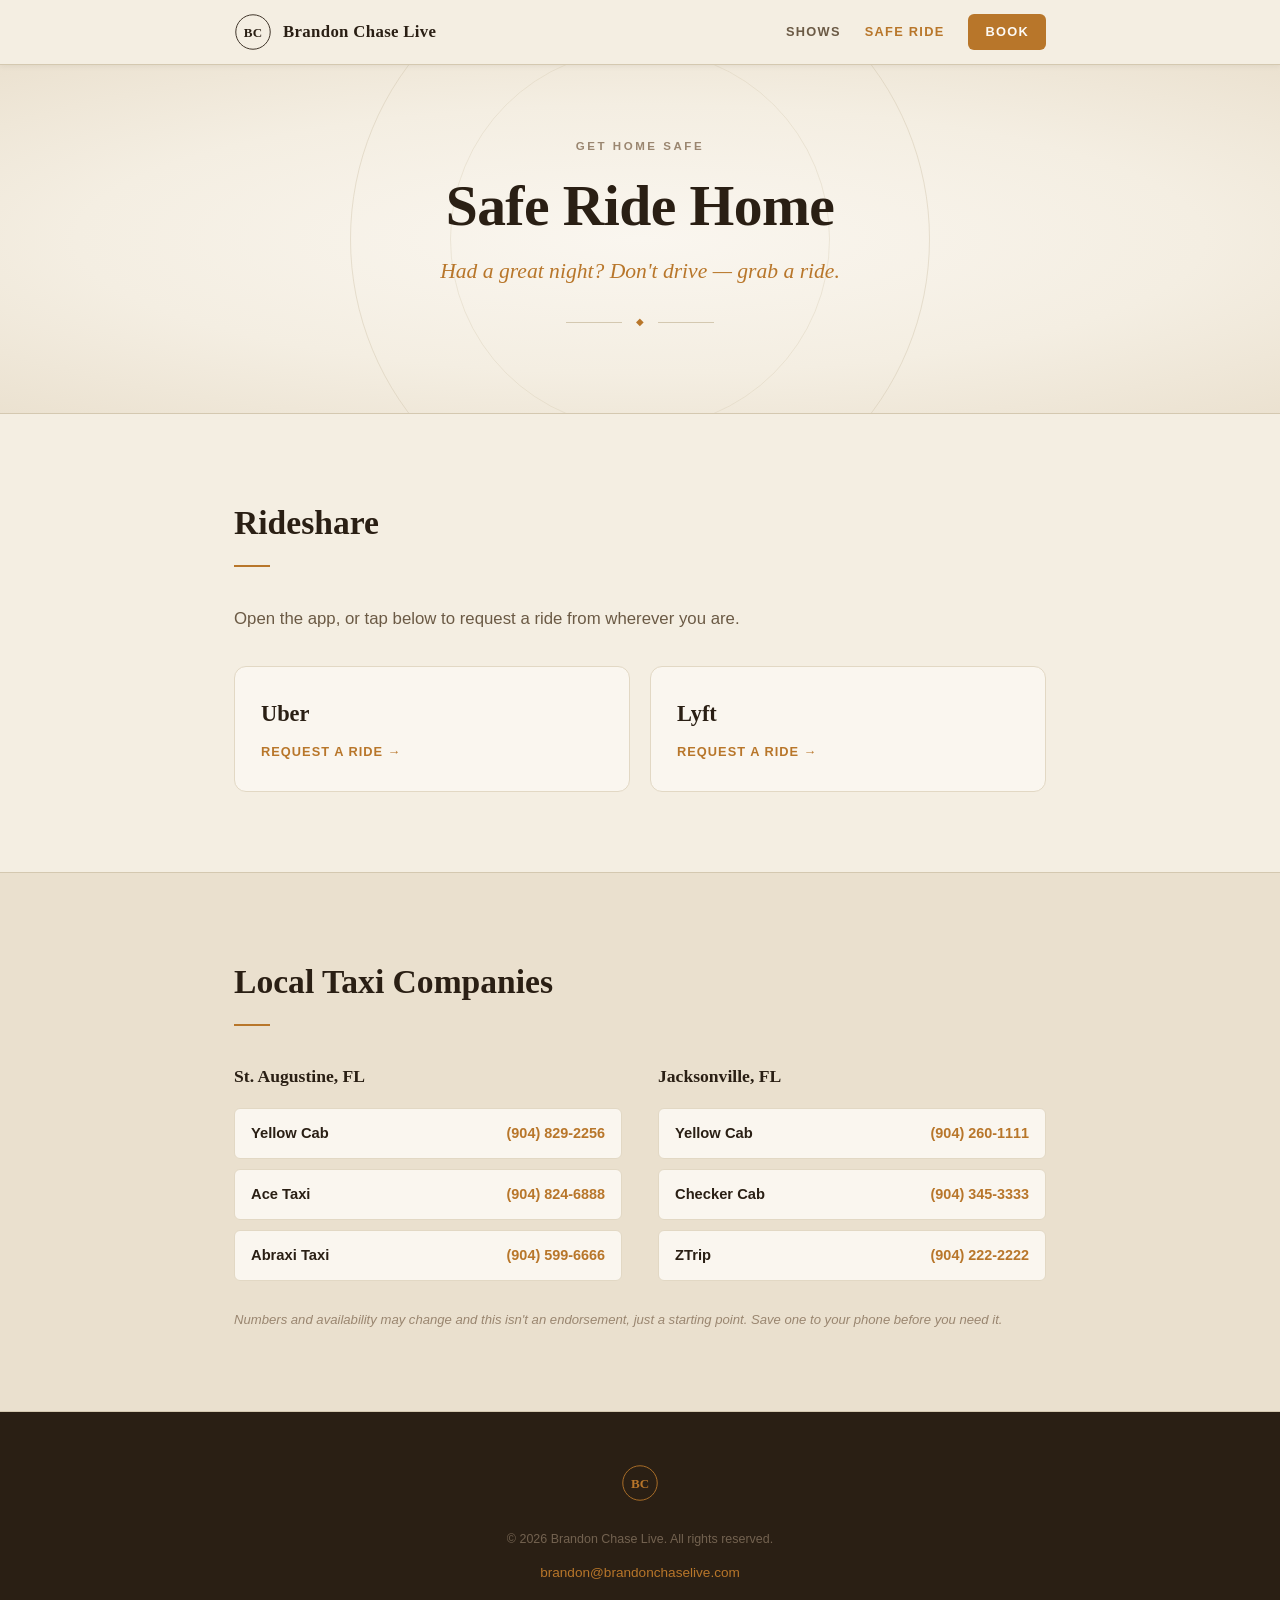
==== safe-ride.html @ fc34bc2c "feat: add Safe Ride Home subpage New safe-ride.html splash page linking to Uber, Lyft, and local tax" ====
<!DOCTYPE html>
<html lang="en">
<head>
  <meta charset="UTF-8">
  <meta name="viewport" content="width=device-width, initial-scale=1.0">
  <meta name="description" content="Get home safe after the show. Quick links to Uber, Lyft, and local taxi companies in St. Augustine and Jacksonville, FL.">
  <title>Safe Ride Home | Brandon Chase Live</title>

  <!-- Favicon -->
  <link rel="icon" type="image/svg+xml" href="favicon.svg">

  <!-- Canonical -->
  <link rel="canonical" href="https://brandonchaselive.com/safe-ride.html">

  <!-- Open Graph (iMessage, Facebook, Slack, etc.) -->
  <meta property="og:type"        content="website">
  <meta property="og:url"         content="https://brandonchaselive.com/safe-ride.html">
  <meta property="og:site_name"   content="Brandon Chase Live">
  <meta property="og:title"       content="Safe Ride Home — Brandon Chase Live">
  <meta property="og:description" content="Get home safe after the show. Quick links to Uber, Lyft, and local taxi companies in St. Augustine and Jacksonville, FL.">
  <meta property="og:image"       content="https://brandonchaselive.com/media/og-image.png">
  <meta property="og:image:width"  content="1200">
  <meta property="og:image:height" content="630">
  <meta property="og:image:alt"   content="Brandon Chase Live — BC logo">

  <!-- Twitter / X Card -->
  <meta name="twitter:card"        content="summary_large_image">
  <meta name="twitter:title"       content="Safe Ride Home — Brandon Chase Live">
  <meta name="twitter:description" content="Get home safe after the show. Quick links to Uber, Lyft, and local taxi companies in St. Augustine and Jacksonville, FL.">
  <meta name="twitter:image"       content="https://brandonchaselive.com/media/og-image.png">

  <!-- Referrer Policy -->
  <meta name="referrer" content="strict-origin-when-cross-origin">

  <!-- Content Security Policy -->
  <meta http-equiv="Content-Security-Policy" content="default-src 'self'; script-src 'self'; style-src 'self' https://fonts.googleapis.com; font-src https://fonts.gstatic.com; img-src 'self' data:; frame-src https://www.youtube.com https://open.spotify.com; connect-src 'self' https://formspree.io; form-action https://formspree.io; base-uri 'self'; upgrade-insecure-requests;">

  <link rel="preconnect" href="https://fonts.googleapis.com">
  <link rel="preconnect" href="https://fonts.gstatic.com" crossorigin>
  <link href="https://fonts.googleapis.com/css2?family=Playfair+Display:ital,wght@0,400;0,600;0,700;1,400;1,600&family=Source+Sans+3:wght@300;400;600&display=swap" rel="stylesheet">
  <link rel="stylesheet" href="css/style.css">
</head>
<body>

  <header class="site-header">
    <div class="header-inner">
      <a href="index.html" class="logo" aria-label="Brandon Chase Live — home">
        <svg class="logo-svg" viewBox="0 0 64 64" xmlns="http://www.w3.org/2000/svg" aria-hidden="true">
          <circle cx="32" cy="32" r="29" fill="none" stroke="currentColor" stroke-width="1.5"/>
          <text x="32" y="41" text-anchor="middle" font-family="Georgia,'Times New Roman',serif" font-size="22" font-weight="bold" fill="currentColor">BC</text>
        </svg>
        <span class="logo-text">Brandon Chase Live</span>
      </a>
      <nav class="site-nav" aria-label="Site navigation">
        <a href="index.html#shows">Shows</a>
        <a href="safe-ride.html" aria-current="page">Safe Ride</a>
        <a href="index.html#contact" class="nav-cta">Book</a>
      </nav>
    </div>
  </header>

  <main>

    <!-- Hero -->
    <section class="hero page-hero" aria-label="Safe Ride Home">
      <div class="hero-inner">
        <p class="hero-pre">Get Home Safe</p>
        <h1 class="hero-name">Safe Ride Home</h1>
        <p class="hero-tagline">Had a great night? Don't drive — grab a ride.</p>
        <div class="hero-divider" aria-hidden="true">
          <span></span><span class="hero-diamond">&#9670;</span><span></span>
        </div>
      </div>
    </section>

    <!-- Rideshare -->
    <section id="rideshare" class="rideshare">
      <div class="container">
        <h2 class="section-title">Rideshare</h2>
        <p class="rideshare-intro">Open the app, or tap below to request a ride from wherever you are.</p>
        <div class="rideshare-grid">
          <a class="rideshare-card" href="https://www.uber.com/us/en/ride/" target="_blank" rel="noopener noreferrer">
            <span class="rideshare-name">Uber</span>
            <span class="rideshare-cta">Request a Ride &rarr;</span>
          </a>
          <a class="rideshare-card" href="https://www.lyft.com/rider" target="_blank" rel="noopener noreferrer">
            <span class="rideshare-name">Lyft</span>
            <span class="rideshare-cta">Request a Ride &rarr;</span>
          </a>
        </div>
      </div>
    </section>

    <!-- Local Taxis -->
    <section id="taxis" class="taxis">
      <div class="container">
        <h2 class="section-title">Local Taxi Companies</h2>
        <div class="taxi-columns">
          <div class="taxi-city">
            <h3 class="taxi-city-name">St. Augustine, FL</h3>
            <ul class="taxi-list">
              <li class="taxi-item">
                <span class="taxi-item-name">Yellow Cab</span>
                <a href="tel:+19048292256">(904) 829-2256</a>
              </li>
              <li class="taxi-item">
                <span class="taxi-item-name">Ace Taxi</span>
                <a href="tel:+19048246888">(904) 824-6888</a>
              </li>
              <li class="taxi-item">
                <span class="taxi-item-name">Abraxi Taxi</span>
                <a href="tel:+19045996666">(904) 599-6666</a>
              </li>
            </ul>
          </div>
          <div class="taxi-city">
            <h3 class="taxi-city-name">Jacksonville, FL</h3>
            <ul class="taxi-list">
              <li class="taxi-item">
                <span class="taxi-item-name">Yellow Cab</span>
                <a href="tel:+19042601111">(904) 260-1111</a>
              </li>
              <li class="taxi-item">
                <span class="taxi-item-name">Checker Cab</span>
                <a href="tel:+19043453333">(904) 345-3333</a>
              </li>
              <li class="taxi-item">
                <span class="taxi-item-name">ZTrip</span>
                <a href="tel:+19042222222">(904) 222-2222</a>
              </li>
            </ul>
          </div>
        </div>
        <p class="taxi-disclaimer">Numbers and availability may change and this isn't an endorsement, just a starting point. Save one to your phone before you need it.</p>
      </div>
    </section>

  </main>

  <footer class="site-footer">
    <div class="container">
      <div class="footer-logo" aria-hidden="true">
        <svg viewBox="0 0 64 64" xmlns="http://www.w3.org/2000/svg">
          <circle cx="32" cy="32" r="29" fill="none" stroke="currentColor" stroke-width="1.5"/>
          <text x="32" y="41" text-anchor="middle" font-family="Georgia,'Times New Roman',serif" font-size="22" font-weight="bold" fill="currentColor">BC</text>
        </svg>
      </div>
      <p class="footer-copy">&copy; <span id="footer-year"></span> Brandon Chase Live. All rights reserved.</p>
      <p class="footer-booking"><a href="mailto:brandon@brandonchaselive.com">brandon@brandonchaselive.com</a></p>
    </div>
  </footer>

  <script src="js/main.js"></script>
</body>
</html>
---- css/style.css ----
/* ─── Custom Properties ──────────────────────────────────────────────────── */

:root {
  --cream:        #F4EEE2;
  --cream-dark:   #EAE0CE;
  --cream-card:   #FAF6EF;
  --brown-deep:   #2A1F14;
  --brown-mid:    #6B5A45;
  --brown-light:  #9A8670;
  --amber:        #B8762A;
  --amber-light:  #D08E40;
  --amber-pale:   #EDD9AA;
  --sage:         #5C7A55;
  --border:       #D4C8B0;
  --border-light: #E2D8C4;
  --warm-white:   #FDFAF5;

  --font-serif: 'Playfair Display', Georgia, 'Times New Roman', serif;
  --font-sans:  'Source Sans 3', -apple-system, BlinkMacSystemFont, 'Segoe UI', sans-serif;

  --radius:       6px;
  --radius-lg:    12px;
  --shadow-sm:    0 1px 6px rgba(42, 31, 20, 0.07);
  --shadow:       0 3px 14px rgba(42, 31, 20, 0.10);

  --header-h:     64px;
  --container:    860px;
  --pad-section:  80px;
  --pad-x:        24px;
}

/* ─── Reset & Base ───────────────────────────────────────────────────────── */

*, *::before, *::after {
  box-sizing: border-box;
  margin: 0;
  padding: 0;
}

html {
  scroll-behavior: smooth;
  scroll-padding-top: calc(var(--header-h) + 16px);
}

body {
  font-family: var(--font-sans);
  background-color: var(--cream);
  color: var(--brown-deep);
  line-height: 1.7;
  -webkit-font-smoothing: antialiased;
  /* Subtle parchment grain */
  background-image: url("data:image/svg+xml,%3Csvg xmlns='http://www.w3.org/2000/svg' width='200' height='200'%3E%3Cfilter id='g'%3E%3CfeTurbulence type='fractalNoise' baseFrequency='0.72' numOctaves='4' stitchTiles='stitch'/%3E%3CfeColorMatrix type='saturate' values='0'/%3E%3C/filter%3E%3Crect width='200' height='200' filter='url(%23g)' opacity='0.032'/%3E%3C/svg%3E");
}

a {
  color: var(--amber);
  text-decoration: none;
  transition: color 0.2s;
}

a:hover {
  color: var(--amber-light);
}

/* ─── Layout ─────────────────────────────────────────────────────────────── */

.container {
  max-width: var(--container);
  margin: 0 auto;
  padding: 0 var(--pad-x);
}

/* ─── Header ─────────────────────────────────────────────────────────────── */

.site-header {
  position: sticky;
  top: 0;
  z-index: 100;
  background-color: var(--cream);
  border-bottom: 1px solid var(--border);
  box-shadow: var(--shadow-sm);
}

.header-inner {
  max-width: var(--container);
  margin: 0 auto;
  padding: 0 var(--pad-x);
  height: var(--header-h);
  display: flex;
  align-items: center;
  justify-content: space-between;
}

.logo {
  display: flex;
  align-items: center;
  gap: 11px;
  color: var(--brown-deep);
  font-family: var(--font-serif);
  font-size: 1.05rem;
  font-weight: 600;
  letter-spacing: 0.02em;
  transition: color 0.2s;
}

.logo:hover {
  color: var(--amber);
}

.logo-svg {
  width: 38px;
  height: 38px;
  flex-shrink: 0;
}

.site-nav {
  display: flex;
  align-items: center;
  gap: 24px;
}

.site-nav a {
  color: var(--brown-mid);
  font-size: 0.8rem;
  font-weight: 600;
  letter-spacing: 0.1em;
  text-transform: uppercase;
  transition: color 0.2s;
}

.site-nav a:hover {
  color: var(--amber);
}

.site-nav .nav-cta {
  background-color: var(--amber);
  color: var(--warm-white);
  padding: 7px 17px;
  border-radius: var(--radius);
  transition: background-color 0.2s;
}

.site-nav .nav-cta:hover {
  background-color: var(--amber-light);
  color: var(--warm-white);
}

/* ─── Hero ───────────────────────────────────────────────────────────────── */

.hero {
  padding: 96px var(--pad-x) 88px;
  text-align: center;
  background: radial-gradient(ellipse 80% 70% at 50% 50%, var(--cream-card) 0%, var(--cream) 55%, var(--cream-dark) 100%);
  border-bottom: 1px solid var(--border);
  position: relative;
  overflow: hidden;
}

/* Concentric ring decorations */
.hero::before,
.hero::after {
  content: '';
  position: absolute;
  top: 50%;
  left: 50%;
  transform: translate(-50%, -50%);
  border-radius: 50%;
  border: 1px solid var(--border);
  pointer-events: none;
}

.hero::before {
  width: min(580px, 90vw);
  height: min(580px, 90vw);
  opacity: 0.5;
}

.hero::after {
  width: min(380px, 70vw);
  height: min(380px, 70vw);
  opacity: 0.35;
}

.hero-inner {
  position: relative;
  z-index: 1;
}

.hero-pre {
  font-size: 0.72rem;
  font-weight: 600;
  letter-spacing: 0.22em;
  text-transform: uppercase;
  color: var(--brown-light);
  margin-bottom: 18px;
}

.hero-name {
  font-family: var(--font-serif);
  font-size: clamp(2.8rem, 9vw, 5.4rem);
  font-weight: 700;
  line-height: 1.08;
  color: var(--brown-deep);
  letter-spacing: -0.01em;
  margin-bottom: 16px;
}

.hero-tagline {
  font-family: var(--font-serif);
  font-size: clamp(1rem, 2.5vw, 1.35rem);
  font-style: italic;
  color: var(--amber);
  margin-bottom: 28px;
}

.hero-divider {
  display: flex;
  align-items: center;
  justify-content: center;
  gap: 14px;
  margin-bottom: 22px;
}

.hero-divider span:not(.hero-diamond) {
  display: block;
  width: 56px;
  height: 1px;
  background-color: var(--border);
}

.hero-diamond {
  color: var(--amber);
  font-size: 0.6rem;
  line-height: 1;
}

.hero-instruments {
  font-size: 0.78rem;
  font-weight: 300;
  letter-spacing: 0.18em;
  text-transform: uppercase;
  color: var(--brown-mid);
}

/* ─── Section Titles ─────────────────────────────────────────────────────── */

.section-title {
  font-family: var(--font-serif);
  font-size: clamp(1.6rem, 3vw, 2.1rem);
  font-weight: 700;
  color: var(--brown-deep);
  margin-bottom: 36px;
  position: relative;
  padding-bottom: 16px;
}

.section-title::after {
  content: '';
  position: absolute;
  bottom: 0;
  left: 0;
  width: 36px;
  height: 2px;
  background-color: var(--amber);
}

/* ─── Slideshow ──────────────────────────────────────────────────────────── */

.slideshow {
  position: relative;
  width: 100%;
  aspect-ratio: 16 / 7;
  max-height: 520px;
  overflow: hidden;
  background-color: var(--brown-deep);
}

.slides {
  position: relative;
  width: 100%;
  height: 100%;
}

.slide {
  position: absolute;
  inset: 0;
  opacity: 0;
  transition: opacity 0.9s ease-in-out;
}

.slide.active {
  opacity: 1;
}

.slide img {
  width: 100%;
  height: 100%;
  object-fit: cover;
  object-position: center;
  display: block;
}

.slide-portrait img {
  object-fit: contain;
}

.slide.placeholder {
  display: flex;
  align-items: center;
  justify-content: center;
  background-color: var(--cream-dark);
}

.slide-ph-label {
  display: none;
  font-size: 0.8rem;
  color: var(--brown-light);
  letter-spacing: 0.1em;
  text-transform: uppercase;
}

.slide.placeholder .slide-ph-label {
  display: block;
}

.slide.placeholder img {
  display: none;
}

.slide-btn {
  position: absolute;
  top: 50%;
  transform: translateY(-50%);
  background-color: rgba(42, 31, 20, 0.45);
  color: var(--warm-white);
  border: none;
  border-radius: 50%;
  width: 40px;
  height: 40px;
  font-size: 1.1rem;
  cursor: pointer;
  z-index: 10;
  display: flex;
  align-items: center;
  justify-content: center;
  transition: background-color 0.2s;
}

.slide-btn:hover {
  background-color: rgba(42, 31, 20, 0.72);
}

.slide-prev { left: 14px; }
.slide-next { right: 14px; }

.slide-dots {
  position: absolute;
  bottom: 12px;
  left: 50%;
  transform: translateX(-50%);
  display: flex;
  gap: 8px;
  z-index: 10;
}

.dot {
  width: 8px;
  height: 8px;
  border-radius: 50%;
  border: none;
  background-color: rgba(255, 255, 255, 0.45);
  cursor: pointer;
  padding: 0;
  transition: background-color 0.2s;
}

.dot.active {
  background-color: var(--warm-white);
}

/* ─── Bio ────────────────────────────────────────────────────────────────── */

.bio {
  padding: var(--pad-section) 0;
  background-color: var(--cream-dark);
  border-top: 1px solid var(--border);
  border-bottom: 1px solid var(--border);
}

.bio-text {
  font-size: 1.08rem;
  line-height: 1.85;
  color: var(--brown-mid);
  max-width: 620px;
}

/* ─── Shows ──────────────────────────────────────────────────────────────── */

.shows {
  padding: var(--pad-section) 0;
  background-color: var(--cream);
}

.shows-list {
  display: flex;
  flex-direction: column;
  gap: 14px;
}

.show-card {
  display: grid;
  grid-template-columns: 60px 1fr auto;
  align-items: center;
  gap: 22px;
  background-color: var(--cream-card);
  border: 1px solid var(--border-light);
  border-radius: var(--radius-lg);
  padding: 20px 22px;
  transition: box-shadow 0.2s, border-color 0.2s;
}

.show-card:hover {
  box-shadow: var(--shadow);
  border-color: var(--amber-pale);
}

.show-date {
  display: flex;
  flex-direction: column;
  align-items: center;
  justify-content: center;
  background-color: var(--amber);
  color: var(--warm-white);
  border-radius: var(--radius);
  width: 56px;
  height: 72px;
  flex-shrink: 0;
  text-align: center;
}

.show-weekday {
  font-size: 0.6rem;
  font-weight: 600;
  letter-spacing: 0.1em;
  text-transform: uppercase;
  line-height: 1;
  opacity: 0.8;
  margin-bottom: 2px;
}

.show-month {
  font-size: 0.65rem;
  font-weight: 600;
  letter-spacing: 0.1em;
  text-transform: uppercase;
  line-height: 1;
  opacity: 0.9;
}

.show-day {
  font-family: var(--font-serif);
  font-size: 1.6rem;
  font-weight: 700;
  line-height: 1.1;
  margin-top: 2px;
}

.show-details {
  min-width: 0;
}

.show-title a {
  color: inherit;
  text-decoration: underline;
  text-decoration-color: var(--amber-pale);
  text-underline-offset: 3px;
  transition: color 0.2s, text-decoration-color 0.2s;
}

.show-title a:hover {
  color: var(--amber);
  text-decoration-color: var(--amber);
}

.show-title {
  font-family: var(--font-serif);
  font-size: 1.05rem;
  font-weight: 600;
  color: var(--brown-deep);
  margin-bottom: 3px;
  white-space: nowrap;
  overflow: hidden;
  text-overflow: ellipsis;
}

.show-location {
  font-size: 0.83rem;
  color: var(--brown-mid);
  white-space: nowrap;
  overflow: hidden;
  text-overflow: ellipsis;
}

.show-time {
  font-size: 0.78rem;
  color: var(--brown-light);
  margin-top: 2px;
}

.show-link {
  flex-shrink: 0;
  font-size: 0.75rem;
  font-weight: 600;
  letter-spacing: 0.07em;
  text-transform: uppercase;
  color: var(--amber);
  border: 1px solid var(--amber);
  border-radius: var(--radius);
  padding: 6px 13px;
  transition: background-color 0.2s, color 0.2s;
  white-space: nowrap;
}

.show-link:hover {
  background-color: var(--amber);
  color: var(--warm-white);
}

.shows-empty,
.shows-loading,
.shows-error {
  color: var(--brown-light);
  font-style: italic;
  font-size: 0.95rem;
  padding: 24px 0;
}

.shows-footnote {
  margin-top: 28px;
  font-size: 0.88rem;
  color: var(--brown-light);
  font-style: italic;
}

.shows-subscribe {
  margin-top: 12px;
  font-size: 0.82rem;
  color: var(--brown-light);
}

/* ─── Videos ─────────────────────────────────────────────────────────────── */

.videos {
  padding: var(--pad-section) 0;
  background-color: var(--cream);
  border-top: 1px solid var(--border);
}

.video-grid {
  display: grid;
  grid-template-columns: repeat(2, 1fr);
  gap: 24px;
}

.video-wrap {
  position: relative;
  width: 100%;
  aspect-ratio: 16 / 9;
  border-radius: var(--radius-lg);
  overflow: hidden;
  background-color: var(--brown-deep);
  box-shadow: var(--shadow);
}

.video-wrap iframe {
  position: absolute;
  inset: 0;
  width: 100%;
  height: 100%;
  border: none;
}

@media (max-width: 600px) {
  .video-grid {
    grid-template-columns: 1fr;
  }
}

/* ─── Listen ─────────────────────────────────────────────────────────────── */

.listen {
  padding: var(--pad-section) 0;
  background-color: var(--cream-dark);
  border-top: 1px solid var(--border);
  border-bottom: 1px solid var(--border);
}

.spotify-wrap {
  border-radius: 12px;
  overflow: hidden;
  box-shadow: var(--shadow);
}

.spotify-wrap iframe {
  display: block;
  border: none;
  border-radius: 12px;
}

/* ─── Page Hero (subpages) ───────────────────────────────────────────────── */

.page-hero {
  padding: 72px var(--pad-x) 64px;
}

.page-hero .hero-name {
  font-size: clamp(2.2rem, 6vw, 3.6rem);
}

.site-nav a[aria-current="page"] {
  color: var(--amber);
}

/* ─── Safe Ride: Rideshare ───────────────────────────────────────────────── */

.rideshare {
  padding: var(--pad-section) 0;
  background-color: var(--cream);
}

.rideshare-intro {
  font-size: 1.05rem;
  line-height: 1.85;
  color: var(--brown-mid);
  margin-bottom: 32px;
  max-width: 560px;
}

.rideshare-grid {
  display: grid;
  grid-template-columns: repeat(2, 1fr);
  gap: 20px;
}

.rideshare-card {
  display: flex;
  flex-direction: column;
  gap: 8px;
  background-color: var(--cream-card);
  border: 1px solid var(--border-light);
  border-radius: var(--radius-lg);
  padding: 28px 26px;
  transition: box-shadow 0.2s, border-color 0.2s, transform 0.15s;
}

.rideshare-card:hover {
  box-shadow: var(--shadow);
  border-color: var(--amber-pale);
  transform: translateY(-2px);
}

.rideshare-name {
  font-family: var(--font-serif);
  font-size: 1.4rem;
  font-weight: 700;
  color: var(--brown-deep);
}

.rideshare-cta {
  font-size: 0.8rem;
  font-weight: 600;
  letter-spacing: 0.08em;
  text-transform: uppercase;
  color: var(--amber);
}

@media (max-width: 600px) {
  .rideshare-grid {
    grid-template-columns: 1fr;
  }
}

/* ─── Safe Ride: Local Taxis ─────────────────────────────────────────────── */

.taxis {
  padding: var(--pad-section) 0;
  background-color: var(--cream-dark);
  border-top: 1px solid var(--border);
  border-bottom: 1px solid var(--border);
}

.taxi-columns {
  display: grid;
  grid-template-columns: repeat(2, 1fr);
  gap: 36px;
}

.taxi-city-name {
  font-family: var(--font-serif);
  font-size: 1.1rem;
  font-weight: 600;
  color: var(--brown-deep);
  margin-bottom: 16px;
}

.taxi-list {
  list-style: none;
  display: flex;
  flex-direction: column;
  gap: 10px;
}

.taxi-item {
  display: flex;
  align-items: baseline;
  justify-content: space-between;
  gap: 12px;
  background-color: var(--cream-card);
  border: 1px solid var(--border-light);
  border-radius: var(--radius);
  padding: 12px 16px;
}

.taxi-item-name {
  font-size: 0.92rem;
  color: var(--brown-deep);
  font-weight: 600;
}

.taxi-item a {
  font-size: 0.9rem;
  font-weight: 600;
  white-space: nowrap;
}

.taxi-disclaimer {
  margin-top: 28px;
  font-size: 0.82rem;
  color: var(--brown-light);
  font-style: italic;
}

@media (max-width: 600px) {
  .taxi-columns {
    grid-template-columns: 1fr;
    gap: 28px;
  }
}

/* ─── Contact ────────────────────────────────────────────────────────────── */

.contact {
  padding: var(--pad-section) 0;
  background-color: var(--cream-dark);
  border-top: 1px solid var(--border);
  border-bottom: 1px solid var(--border);
}

.contact-intro {
  font-size: 0.95rem;
  color: var(--brown-mid);
  margin-bottom: 36px;
  max-width: 540px;
  line-height: 1.7;
}

.form-honeypot {
  display: none;
}

#contact-form {
  max-width: 540px;
  display: flex;
  flex-direction: column;
  gap: 20px;
}

.form-group {
  display: flex;
  flex-direction: column;
  gap: 6px;
}

.form-group label {
  font-size: 0.72rem;
  font-weight: 600;
  letter-spacing: 0.1em;
  text-transform: uppercase;
  color: var(--brown-mid);
}

.form-group input,
.form-group textarea {
  font-family: var(--font-sans);
  font-size: 1rem;
  color: var(--brown-deep);
  background-color: var(--warm-white);
  border: 1px solid var(--border);
  border-radius: var(--radius);
  padding: 11px 15px;
  outline: none;
  transition: border-color 0.2s, box-shadow 0.2s;
  resize: vertical;
}

.form-group input:focus,
.form-group textarea:focus {
  border-color: var(--amber);
  box-shadow: 0 0 0 3px rgba(184, 118, 42, 0.12);
}

.form-group input::placeholder,
.form-group textarea::placeholder {
  color: var(--brown-light);
}

.btn-submit {
  align-self: flex-start;
  font-family: var(--font-sans);
  font-size: 0.82rem;
  font-weight: 600;
  letter-spacing: 0.08em;
  text-transform: uppercase;
  color: var(--warm-white);
  background-color: var(--amber);
  border: none;
  border-radius: var(--radius);
  padding: 12px 28px;
  cursor: pointer;
  transition: background-color 0.2s, transform 0.1s;
}

.btn-submit:hover {
  background-color: var(--amber-light);
}

.btn-submit:active {
  transform: translateY(1px);
}

.btn-submit:disabled {
  opacity: 0.55;
  cursor: not-allowed;
  transform: none;
}

.form-privacy {
  font-size: 0.72rem;
  color: var(--brown-light);
  margin-top: 6px;
}

.form-submit-error {
  font-size: 0.88rem;
  color: #8B2020;
  margin-top: 10px;
}

.form-success {
  max-width: 540px;
  background-color: var(--cream-card);
  border: 1px solid var(--border);
  border-left: 3px solid var(--sage);
  border-radius: var(--radius);
  padding: 16px 20px;
  font-size: 0.95rem;
  color: var(--brown-mid);
  margin-top: 8px;
}

/* ─── Footer ─────────────────────────────────────────────────────────────── */

.site-footer {
  background-color: var(--brown-deep);
  color: var(--brown-light);
  padding: 52px 0;
  text-align: center;
}

.footer-logo svg {
  width: 38px;
  height: 38px;
  color: var(--amber);
  margin: 0 auto 18px;
}

.footer-copy {
  font-size: 0.78rem;
  opacity: 0.65;
  margin-bottom: 8px;
}

.footer-booking a {
  font-size: 0.85rem;
  color: var(--amber);
  transition: color 0.2s;
}

.footer-booking a:hover {
  color: var(--amber-light);
}

/* ─── Responsive ─────────────────────────────────────────────────────────── */

@media (max-width: 600px) {
  :root {
    --pad-section: 56px;
  }

  .logo-text {
    display: none;
  }

  .show-card {
    grid-template-columns: 56px 1fr;
    grid-template-rows: auto auto;
    gap: 16px 14px;
  }

  .show-link {
    grid-column: 2;
    align-self: flex-start;
    justify-self: flex-start;
    margin-top: 4px;
  }
}

@media (max-width: 380px) {
  .show-card {
    grid-template-columns: auto 1fr;
  }

  .show-date {
    flex-direction: row;
    gap: 5px;
    width: auto;
    height: auto;
    padding: 6px 11px;
    border-radius: 20px;
    align-self: flex-start;
  }

  .show-day {
    font-size: 1rem;
    margin-top: 0;
  }

  .show-link {
    grid-column: 1 / -1;
  }
}
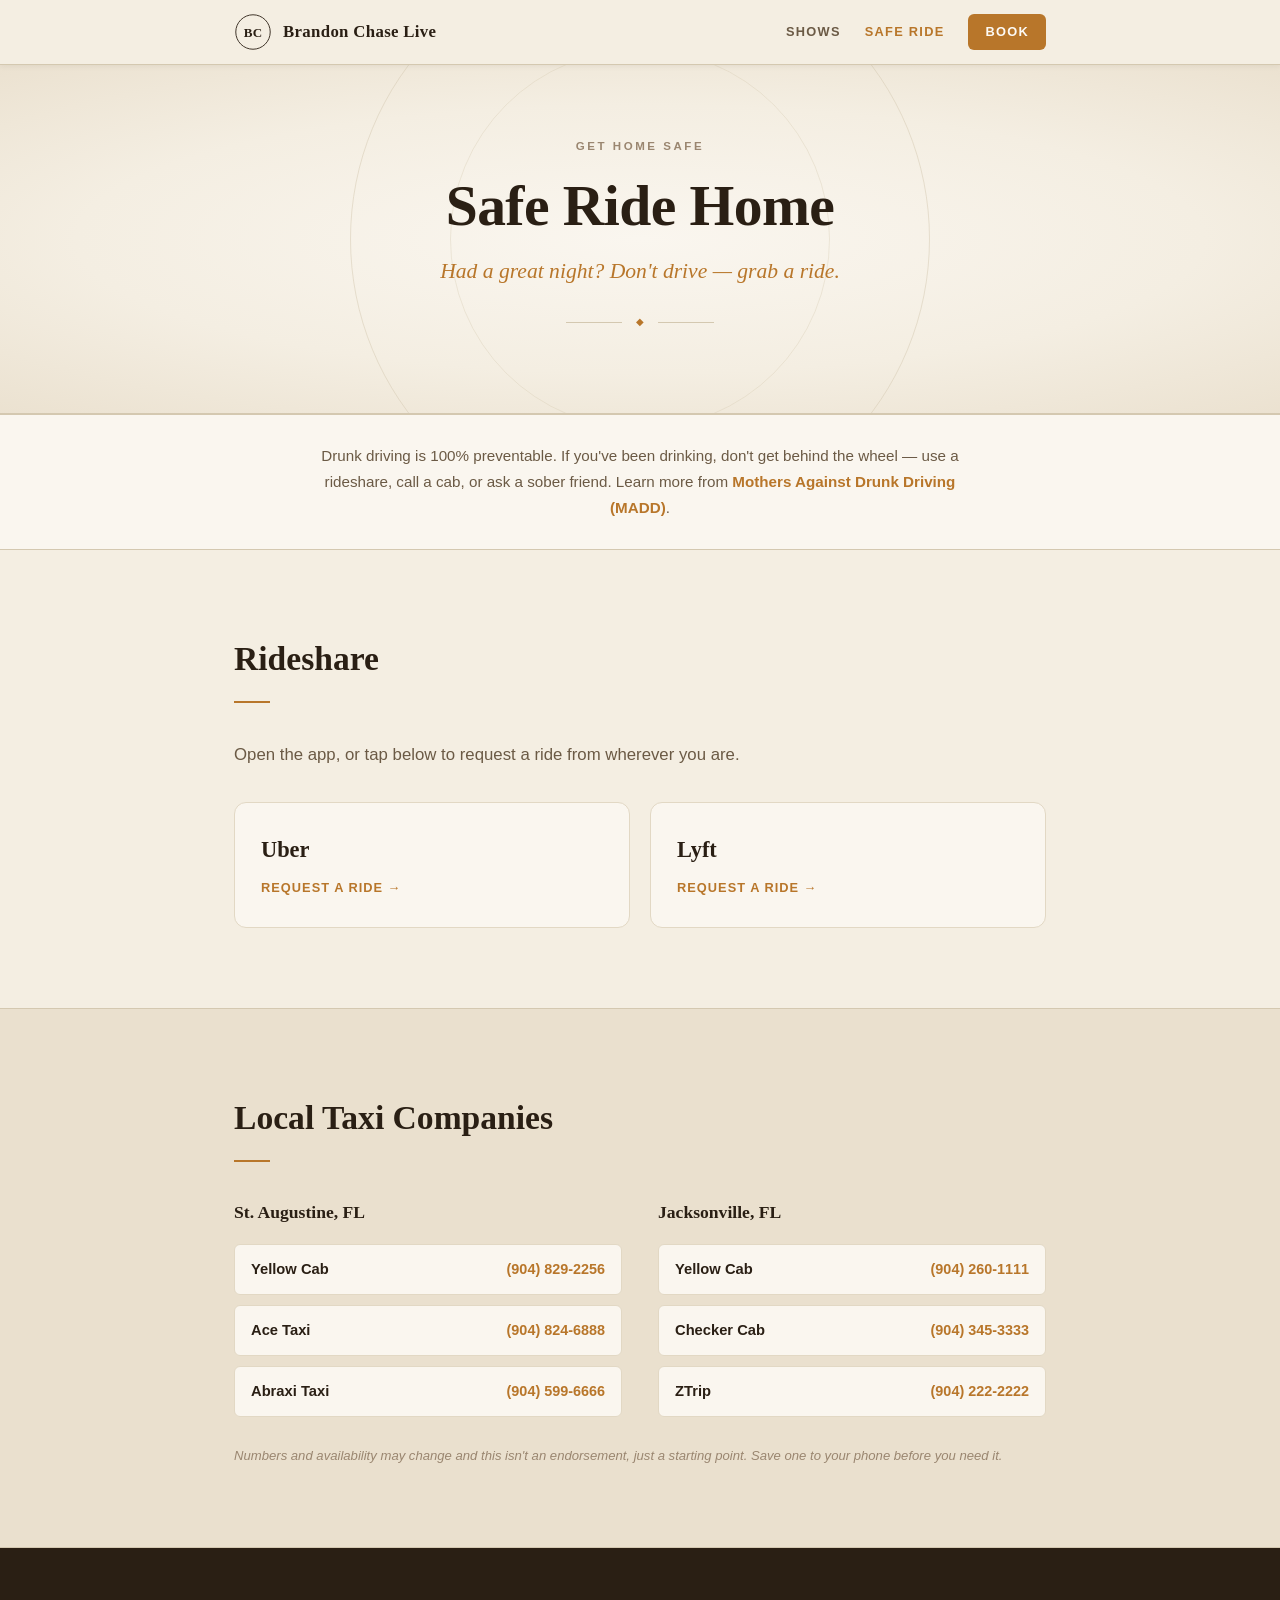
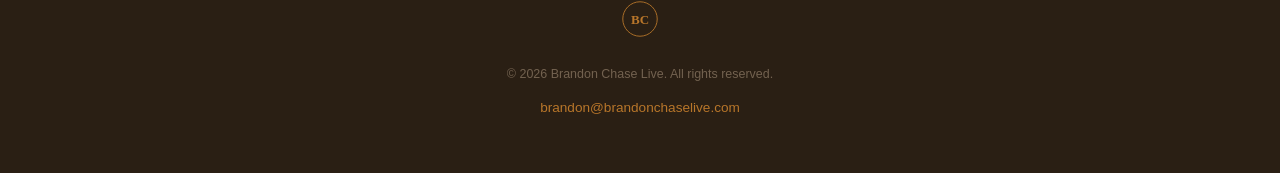
==== commit 50716131: "feat: add MADD safe-ride note to Safe Ride Home page Adds a short note between the hero and the ride" ====
--- a/safe-ride.html
+++ b/safe-ride.html
@@ -70,6 +70,16 @@
         <div class="hero-divider" aria-hidden="true">
           <span></span><span class="hero-diamond">&#9670;</span><span></span>
         </div>
+      </div>
+    </section>
+
+    <!-- MADD Note -->
+    <section class="madd-note">
+      <div class="container">
+        <p class="madd-note-text">
+          Drunk driving is 100% preventable. If you've been drinking, don't get behind the wheel — use a rideshare, call a cab, or ask a sober friend.
+          Learn more from <a href="https://madd.org/drunk-driving/safe-ride/" target="_blank" rel="noopener noreferrer">Mothers Against Drunk Driving (MADD)</a>.
+        </p>
       </div>
     </section>
 
--- a/css/style.css
+++ b/css/style.css
@@ -621,6 +621,28 @@
   color: var(--amber);
 }
 
+/* ─── Safe Ride: MADD Note ───────────────────────────────────────────────── */
+
+.madd-note {
+  padding: 28px 0;
+  background-color: var(--cream-card);
+  border-top: 1px solid var(--border);
+  border-bottom: 1px solid var(--border);
+}
+
+.madd-note-text {
+  font-size: 0.95rem;
+  line-height: 1.7;
+  color: var(--brown-mid);
+  text-align: center;
+  max-width: 640px;
+  margin: 0 auto;
+}
+
+.madd-note-text a {
+  font-weight: 600;
+}
+
 /* ─── Safe Ride: Rideshare ───────────────────────────────────────────────── */
 
 .rideshare {
